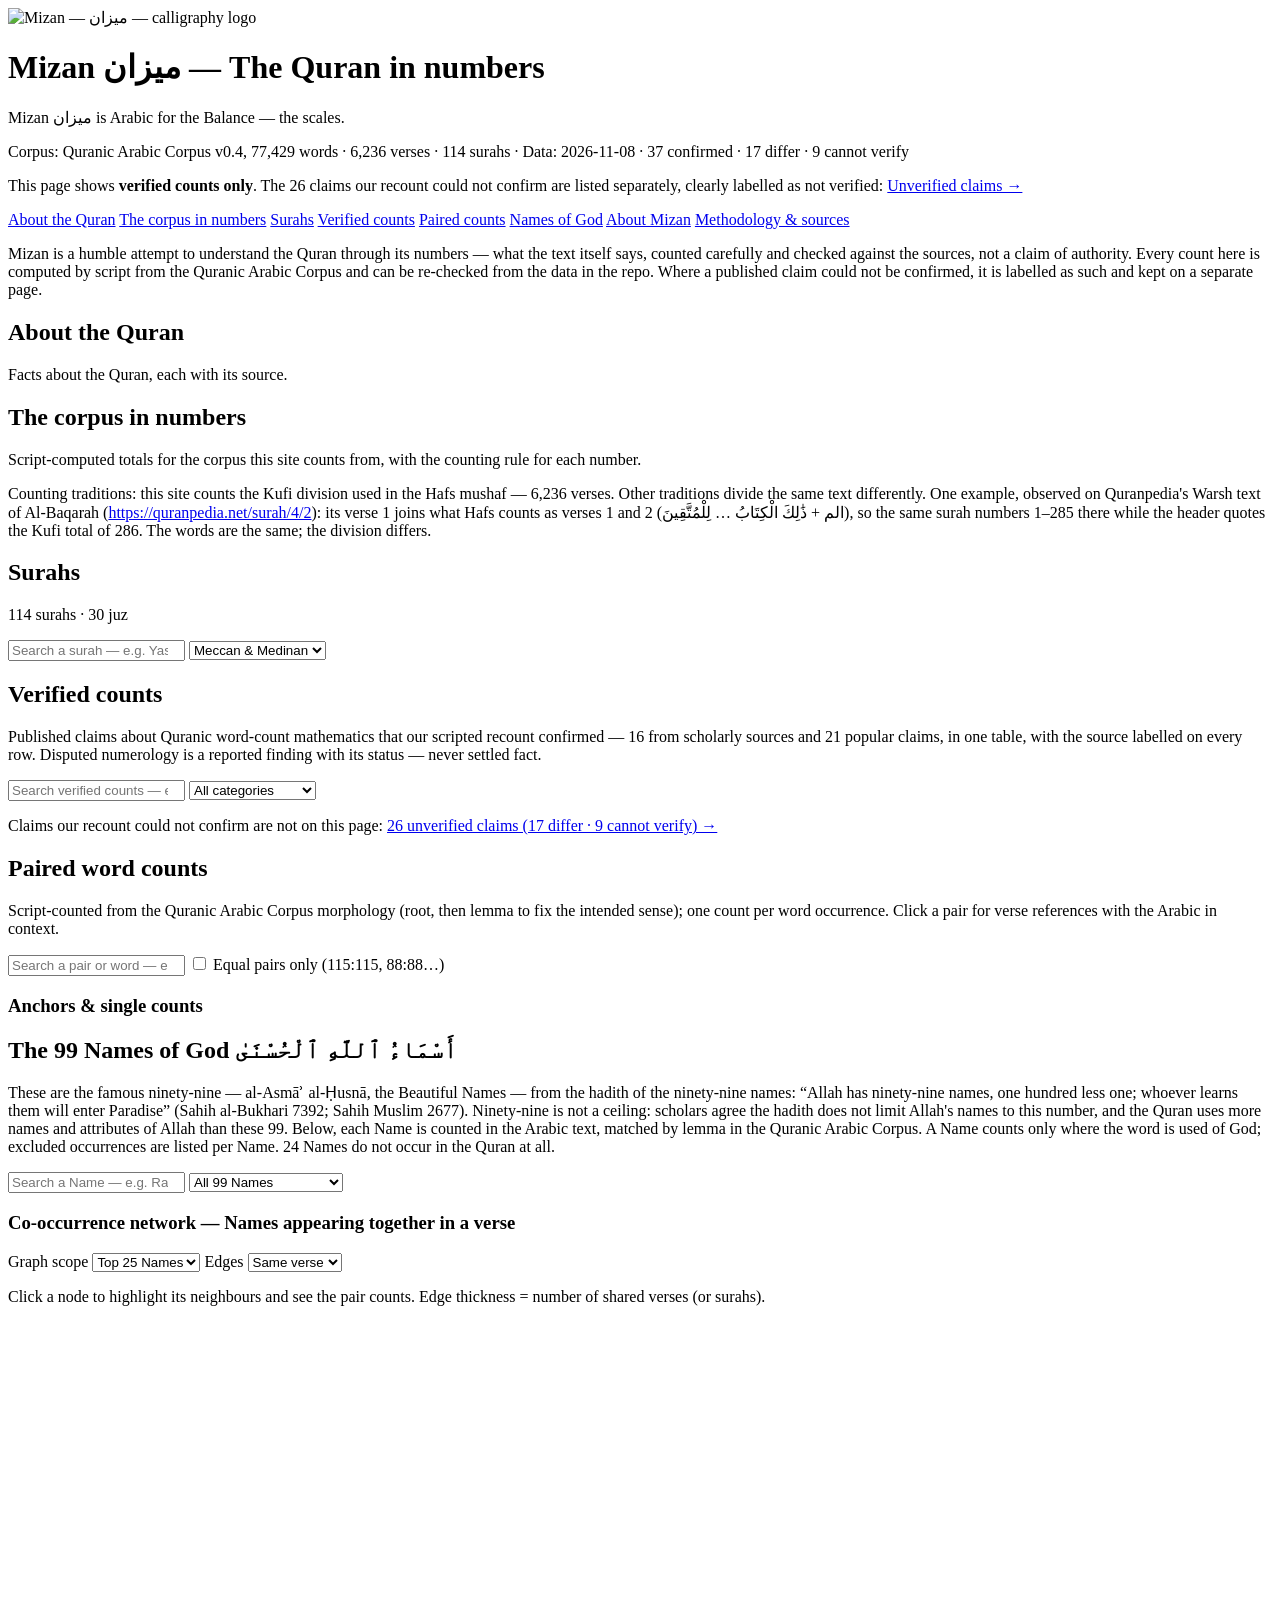
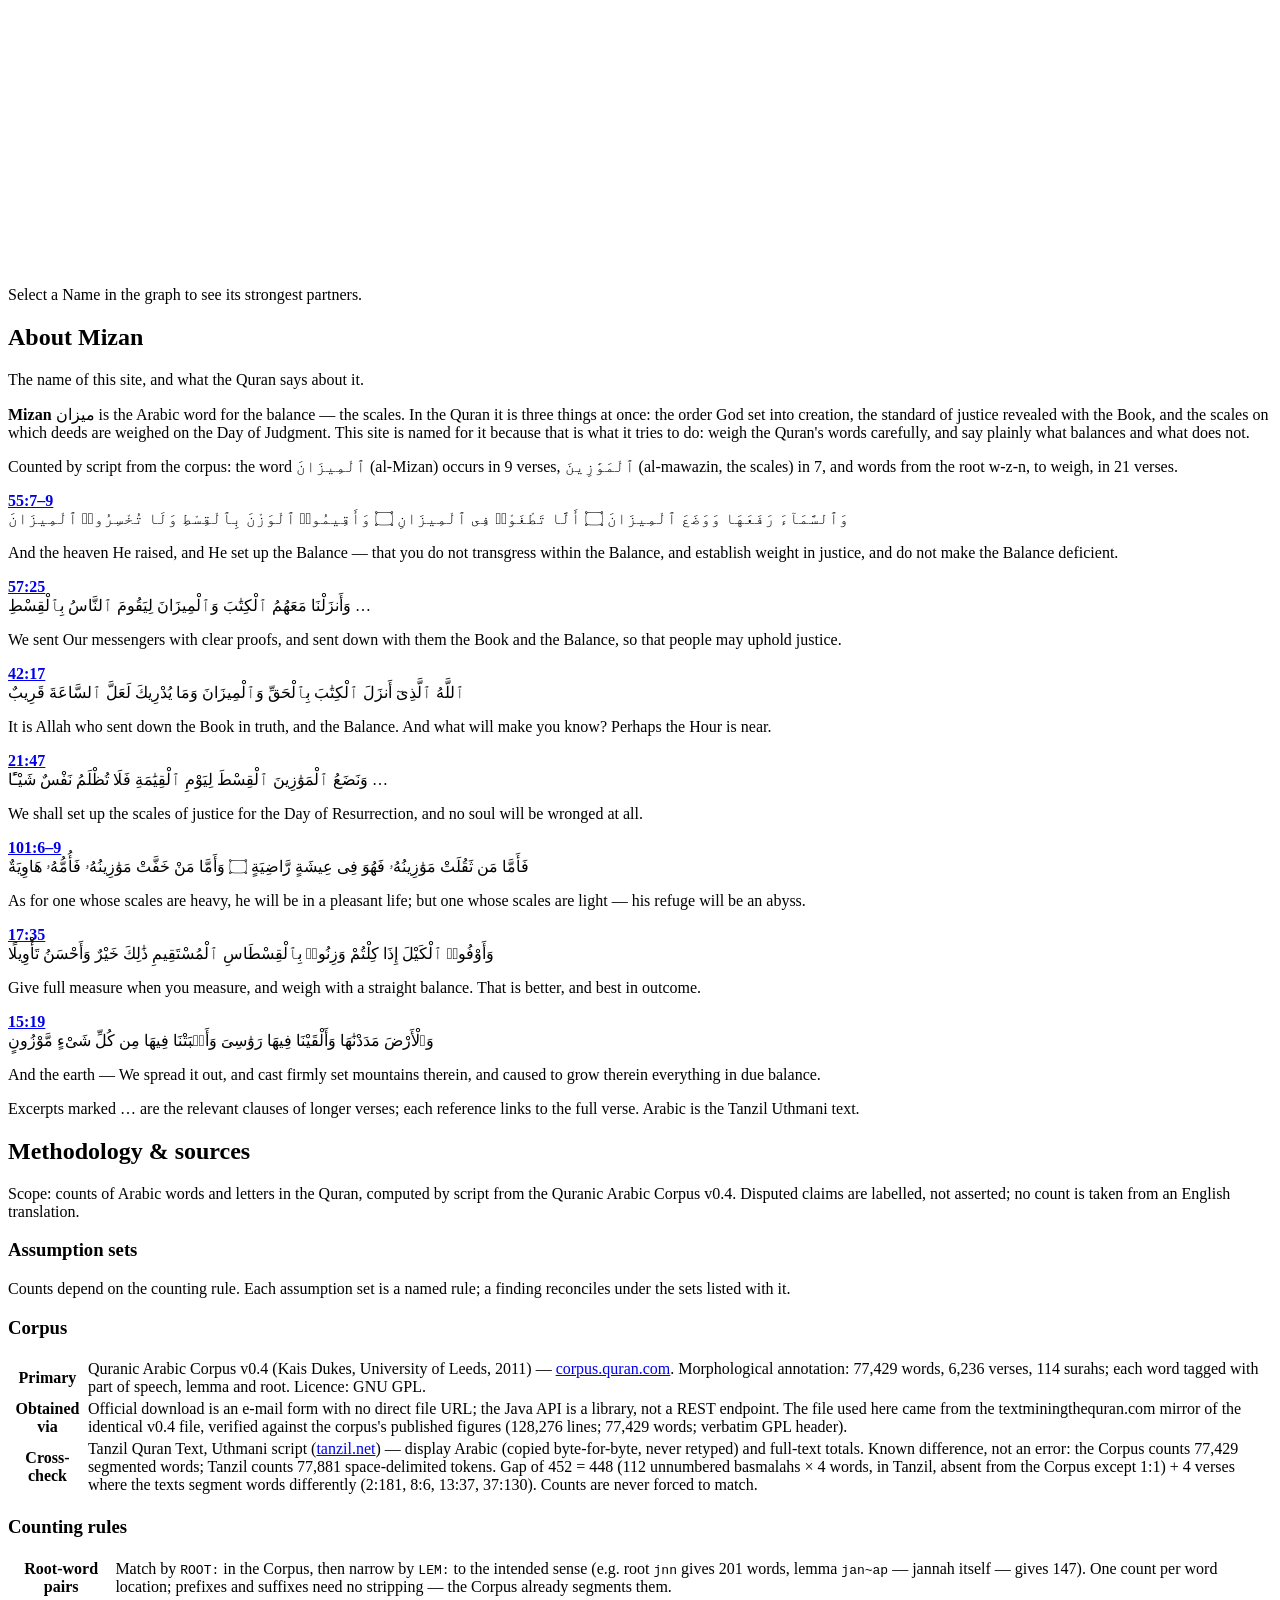
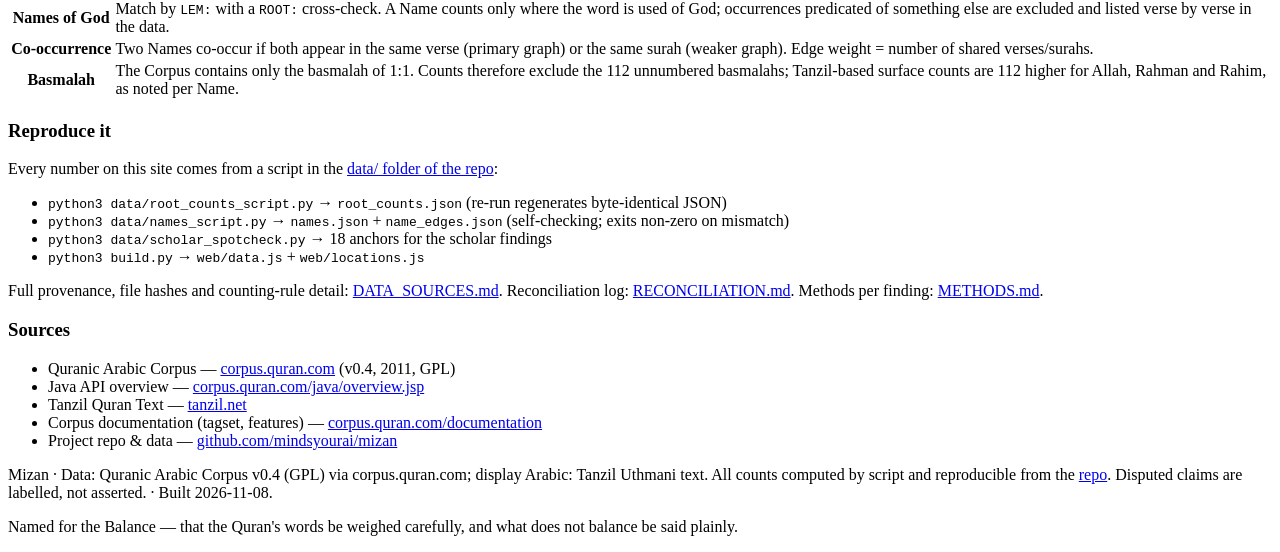
==== web/index.html @ 277e3d79 "Redesign: card layout throughout; counting-traditions note; verifier 126/126" ====
<!DOCTYPE html>
<html lang="en">
<head>
<meta charset="utf-8">
<meta name="viewport" content="width=device-width, initial-scale=1">
<title>Mizan — The Quran in numbers</title>
<meta name="description" content="Mizan — the Quran in numbers. Word counts and mathematics of the Quran, computed by script from the Quranic Arabic Corpus (v0.4) and cross-checked against the Tanzil Uthmani text. Verified counts, paired word counts, the Names of God and their co-occurrence graph.">
<link rel="stylesheet" href="styles.css">
<link rel="icon" type="image/png" href="images/mizan-favicon.png">
</head>
<body>
<header class="research-head">
  <div class="research-head-inner">
    <img class="brand-logo" src="images/mizan-logo.png" alt="Mizan — ميزان — calligraphy logo">
    <h1>Mizan <span class="ar">ميزان</span> — The Quran in numbers</h1>
    <p class="meta-line">Mizan <span class="ar">ميزان</span> is Arabic for the Balance — the scales.</p>
    <p class="meta-line">Corpus: Quranic Arabic Corpus v0.4, 77,429 words · 6,236 verses · 114 surahs ·
      Data: 2026-11-08 · <span id="tally-line">37 confirmed · 17 differ · 9 cannot verify</span></p>
    <div class="stats" id="stats"></div>
    <p class="meta-line">This page shows <b>verified counts only</b>. The 26 claims our recount could not
      confirm are listed separately, clearly labelled as not verified:
      <a href="unverified.html">Unverified claims →</a></p>
  </div>
</header>

<nav class="tabs" aria-label="Sections">
  <a class="tab" href="#about">About the Quran</a>
  <a class="tab" href="#corpus">The corpus in numbers</a>
  <a class="tab" href="#surahs">Surahs</a>
  <a class="tab" href="#verified">Verified counts</a>
  <a class="tab" href="#pairs">Paired counts</a>
  <a class="tab" href="#names">Names of God</a>
  <a class="tab" href="#about-mizan">About Mizan</a>
  <a class="tab" href="#method">Methodology &amp; sources</a>
</nav>

<main>
  <!-- ============ INTRO ============ -->
  <p class="intro">Mizan is a humble attempt to understand the Quran through its numbers —
    what the text itself says, counted carefully and checked against the sources, not a claim of
    authority. Every count here is computed by script from the Quranic Arabic Corpus and can be
    re-checked from the data in the repo. Where a published claim could not be confirmed, it is
    labelled as such and kept on a separate page.</p>


  <!-- ============ 1. ABOUT THE QURAN ============ -->
  <section id="about" class="panel active">
    <div class="panel-head">
      <h2>About the Quran</h2>
      <p>Facts about the Quran, each with its source.</p>
    </div>
    <div id="facts-table"></div>
  </section>

  <!-- ============ 2. THE CORPUS IN NUMBERS ============ -->
  <section id="corpus" class="panel active">
    <div class="panel-head">
      <h2>The corpus in numbers</h2>
      <p>Script-computed totals for the corpus this site counts from, with the counting rule for each number.</p>
    </div>
    <div class="counting-note">Counting traditions: this site counts the Kufi division used in the Hafs mushaf — 6,236 verses. Other traditions divide the same text differently. One example, observed on Quranpedia's Warsh text of Al-Baqarah (<a href="https://quranpedia.net/surah/4/2">https://quranpedia.net/surah/4/2</a>): its verse 1 joins what Hafs counts as verses 1 and 2 (الم + ذَٰلِكَ الْكِتَابُ … لِلْمُتَّقِينَ), so the same surah numbers 1–285 there while the header quotes the Kufi total of 286. The words are the same; the division differs.</div>
    <div id="corpus-table"></div>
  </section>

  <!-- ============ 2b. SURAHS ============ -->
  <section id="surahs" class="panel active">
    <div class="panel-head">
      <h2>Surahs</h2>
      <p id="surahs-totals">114 surahs · 30 juz</p>
      <div class="controls">
        <input id="surah-search" type="search" placeholder="Search a surah — e.g. Yasin, 36, Rahman…" aria-label="Search surahs">
        <select id="surah-type" aria-label="Filter by revelation">
          <option value="all">Meccan &amp; Medinan</option>
          <option value="Meccan">Meccan only</option>
          <option value="Medinan">Medinan only</option>
        </select>
      </div>
      <p class="tally" id="surahs-tally"></p>
    </div>
    <div id="surahs-list"></div>
  </section>

  <!-- ============ 3. VERIFIED COUNTS ============ -->
  <section id="verified" class="panel active">
    <div class="panel-head">
      <h2>Verified counts</h2>
      <p>Published claims about Quranic word-count mathematics that our scripted recount
        <span class="badge ok">confirmed</span> — 16 from scholarly sources and 21 popular claims,
        in one table, with the source labelled on every row. Disputed numerology is a reported
        finding with its status — never settled fact.</p>
      <div class="controls">
        <input id="verified-search" type="search" placeholder="Search verified counts — e.g. 19, dunya, letters…" aria-label="Search verified counts">
        <select id="verified-cat" aria-label="Filter by category">
          <option value="all">All categories</option>
          <option value="paired_counts">Paired counts</option>
          <option value="letter_counts">Letter counts</option>
          <option value="code19">Code 19</option>
          <option value="corpus_linguistics">Corpus linguistics</option>
        </select>
      </div>
      <p class="tally" id="verified-tally"></p>
    </div>
    <div id="verified-list"></div>
    <p class="method-note">Claims our recount could not confirm are not on this page:
      <a href="unverified.html">26 unverified claims (17 differ · 9 cannot verify) →</a></p>
  </section>

  <!-- ============ 4. PAIRED COUNTS ============ -->
  <section id="pairs" class="panel active">
    <div class="panel-head">
      <h2>Paired word counts</h2>
      <p>Script-counted from the Quranic Arabic Corpus morphology (root, then lemma to fix the intended sense); one count per word occurrence. Click a pair for verse references with the Arabic in context.</p>
      <div class="controls">
        <input id="pair-search" type="search" placeholder="Search a pair or word — e.g. heaven, dunya, sun…" aria-label="Search pairs">
        <label class="check"><input type="checkbox" id="pair-equal-only"> Equal pairs only (115:115, 88:88…)</label>
      </div>
    </div>
    <div id="pairs-list"></div>
    <div class="panel-head sub">
      <h3>Anchors &amp; single counts</h3>
    </div>
    <div id="extras-list" class="extras"></div>
  </section>

  <!-- ============ 5. NAMES OF GOD ============ -->
  <section id="names" class="panel active">
    <div class="panel-head">
      <h2>The 99 Names of God <span class="ar">أَسْمَاءُ ٱللَّهِ ٱلْحُسْنَىٰ</span></h2>
      <p>These are the famous ninety-nine — al-Asmāʾ al-Ḥusnā, the Beautiful Names — from the
        hadith of the ninety-nine names: “Allah has ninety-nine names, one hundred less one;
        whoever learns them will enter Paradise” (Sahih al-Bukhari 7392; Sahih Muslim 2677).
        Ninety-nine is not a ceiling: scholars agree the hadith does not limit Allah's names
        to this number, and the Quran uses more names and attributes of Allah than these 99.
        Below, each Name is counted in the Arabic text, matched by lemma in the Quranic Arabic
        Corpus. A Name counts only where the word is used of God; excluded occurrences are
        listed per Name. 24 Names do not occur in the Quran at all.</p>
      <div id="more-names"></div>
      <div class="controls">
        <input id="name-search" type="search" placeholder="Search a Name — e.g. Rahim, Aziz, Nur…" aria-label="Search Names">
        <select id="name-filter" aria-label="Filter Names">
          <option value="all">All 99 Names</option>
          <option value="present">Occurs in the Quran</option>
          <option value="zero">Zero occurrences (24)</option>
          <option value="top20">Top 20 by count</option>
        </select>
      </div>
    </div>
    <div class="graph-wrap">
      <div class="graph-head">
        <h3>Co-occurrence network — Names appearing together in a verse</h3>
        <div class="controls">
          <label>Graph scope
            <select id="graph-scope" aria-label="Graph scope">
              <option value="15">Top 15 Names</option>
              <option value="25" selected>Top 25 Names</option>
              <option value="40">Top 40 Names</option>
            </select>
          </label>
          <label>Edges
            <select id="graph-edges" aria-label="Edge type">
              <option value="verse" selected>Same verse</option>
              <option value="surah">Same surah</option>
            </select>
          </label>
        </div>
        <p class="hint">Click a node to highlight its neighbours and see the pair counts. Edge thickness = number of shared verses (or surahs).</p>
      </div>
      <canvas id="graph" width="960" height="560" aria-label="Co-occurrence network graph of the Names of God"></canvas>
      <div id="graph-detail" class="graph-detail">Select a Name in the graph to see its strongest partners.</div>
    </div>
    <div id="names-list"></div>
    <div id="name-detail"></div>
  </section>

  <!-- ============ ABOUT MIZAN ============ -->
  <section id="about-mizan" class="panel active">
    <div class="panel-head">
      <h2>About Mizan</h2>
      <p>The name of this site, and what the Quran says about it.</p>
    </div>
    <p><b>Mizan</b> <span class="ar">ميزان</span> is the Arabic word for the balance — the scales.
      In the Quran it is three things at once: the order God set into creation, the standard of
      justice revealed with the Book, and the scales on which deeds are weighed on the Day of
      Judgment. This site is named for it because that is what it tries to do: weigh the Quran's
      words carefully, and say plainly what balances and what does not.</p>
    <p class="method-note">Counted by script from the corpus: the word
      <span class="ar">ٱلْمِيزَانَ</span> (al-Mizan) occurs in 9 verses,
      <span class="ar">ٱلْمَوَٰزِينَ</span> (al-mawazin, the scales) in 7, and words from the
      root w-z-n, to weigh, in 21 verses.</p>
    <div class="mizan-grid">
      <article class="mizan-card"><b><a href="https://quran.com/55/7" target="_blank" rel="noopener">55:7–9</a></b><div class="ar">وَٱلسَّمَآءَ رَفَعَهَا وَوَضَعَ ٱلْمِيزَانَ ۝ أَلَّا تَطْغَوْا۟ فِى ٱلْمِيزَانِ ۝ وَأَقِيمُوا۟ ٱلْوَزْنَ بِٱلْقِسْطِ وَلَا تُخْسِرُوا۟ ٱلْمِيزَانَ</div><p>And the heaven He raised, and He set up the Balance — that you do not transgress within the Balance, and establish weight in justice, and do not make the Balance deficient.</p></article>
      <article class="mizan-card"><b><a href="https://quran.com/57/25" target="_blank" rel="noopener">57:25</a></b><div class="ar">وَأَنزَلْنَا مَعَهُمُ ٱلْكِتَٰبَ وَٱلْمِيزَانَ لِيَقُومَ ٱلنَّاسُ بِٱلْقِسْطِ …</div><p>We sent Our messengers with clear proofs, and sent down with them the Book and the Balance, so that people may uphold justice.</p></article>
      <article class="mizan-card"><b><a href="https://quran.com/42/17" target="_blank" rel="noopener">42:17</a></b><div class="ar">ٱللَّهُ ٱلَّذِىٓ أَنزَلَ ٱلْكِتَٰبَ بِٱلْحَقِّ وَٱلْمِيزَانَ وَمَا يُدْرِيكَ لَعَلَّ ٱلسَّاعَةَ قَرِيبٌ</div><p>It is Allah who sent down the Book in truth, and the Balance. And what will make you know? Perhaps the Hour is near.</p></article>
      <article class="mizan-card"><b><a href="https://quran.com/21/47" target="_blank" rel="noopener">21:47</a></b><div class="ar">وَنَضَعُ ٱلْمَوَٰزِينَ ٱلْقِسْطَ لِيَوْمِ ٱلْقِيَٰمَةِ فَلَا تُظْلَمُ نَفْسٌ شَيْـًٔا …</div><p>We shall set up the scales of justice for the Day of Resurrection, and no soul will be wronged at all.</p></article>
      <article class="mizan-card"><b><a href="https://quran.com/101/6" target="_blank" rel="noopener">101:6–9</a></b><div class="ar">فَأَمَّا مَن ثَقُلَتْ مَوَٰزِينُهُۥ فَهُوَ فِى عِيشَةٍ رَّاضِيَةٍ ۝ وَأَمَّا مَنْ خَفَّتْ مَوَٰزِينُهُۥ فَأُمُّهُۥ هَاوِيَةٌ</div><p>As for one whose scales are heavy, he will be in a pleasant life; but one whose scales are light — his refuge will be an abyss.</p></article>
      <article class="mizan-card"><b><a href="https://quran.com/17/35" target="_blank" rel="noopener">17:35</a></b><div class="ar">وَأَوْفُوا۟ ٱلْكَيْلَ إِذَا كِلْتُمْ وَزِنُوا۟ بِٱلْقِسْطَاسِ ٱلْمُسْتَقِيمِ ذَٰلِكَ خَيْرٌ وَأَحْسَنُ تَأْوِيلًا</div><p>Give full measure when you measure, and weigh with a straight balance. That is better, and best in outcome.</p></article>
      <article class="mizan-card"><b><a href="https://quran.com/15/19" target="_blank" rel="noopener">15:19</a></b><div class="ar">وَٱلْأَرْضَ مَدَدْنَٰهَا وَأَلْقَيْنَا فِيهَا رَوَٰسِىَ وَأَنۢبَتْنَا فِيهَا مِن كُلِّ شَىْءٍ مَّوْزُونٍ</div><p>And the earth — We spread it out, and cast firmly set mountains therein, and caused to grow therein everything in due balance.</p></article>
    </div>
    <p class="method-note">Excerpts marked … are the relevant clauses of longer verses; each reference
      links to the full verse. Arabic is the Tanzil Uthmani text.</p>
  </section>

  <!-- ============ 6. METHODOLOGY ============ -->
  <section id="method" class="panel active">
    <div class="panel-head">
      <h2>Methodology &amp; sources</h2>
      <p class="scope-line">Scope: counts of Arabic words and letters in the Quran, computed by script from the Quranic Arabic Corpus v0.4. Disputed claims are labelled, not asserted; no count is taken from an English translation.</p>
    </div>
    <h3>Assumption sets</h3>
    <p class="method-note">Counts depend on the counting rule. Each assumption set is a named rule; a finding reconciles under the sets listed with it.</p>
    <div id="assumption-table"></div>

    <h3>Corpus</h3>
    <table class="data-table compact">
      <tbody>
        <tr><th scope="row">Primary</th><td>Quranic Arabic Corpus v0.4 (Kais Dukes, University of Leeds, 2011) — <a href="https://corpus.quran.com">corpus.quran.com</a>. Morphological annotation: 77,429 words, 6,236 verses, 114 surahs; each word tagged with part of speech, lemma and root. Licence: GNU GPL.</td></tr>
        <tr><th scope="row">Obtained via</th><td>Official download is an e-mail form with no direct file URL; the Java API is a library, not a REST endpoint. The file used here came from the textminingthequran.com mirror of the identical v0.4 file, verified against the corpus's published figures (128,276 lines; 77,429 words; verbatim GPL header).</td></tr>
        <tr><th scope="row">Cross-check</th><td>Tanzil Quran Text, Uthmani script (<a href="https://tanzil.net">tanzil.net</a>) — display Arabic (copied byte-for-byte, never retyped) and full-text totals. Known difference, not an error: the Corpus counts 77,429 segmented words; Tanzil counts 77,881 space-delimited tokens. Gap of 452 = 448 (112 unnumbered basmalahs × 4 words, in Tanzil, absent from the Corpus except 1:1) + 4 verses where the texts segment words differently (2:181, 8:6, 13:37, 37:130). Counts are never forced to match.</td></tr>
      </tbody>
    </table>

    <h3>Counting rules</h3>
    <table class="data-table compact">
      <tbody>
        <tr><th scope="row">Root-word pairs</th><td>Match by <code>ROOT:</code> in the Corpus, then narrow by <code>LEM:</code> to the intended sense (e.g. root <code>jnn</code> gives 201 words, lemma <code>jan~ap</code> — jannah itself — gives 147). One count per word location; prefixes and suffixes need no stripping — the Corpus already segments them.</td></tr>
        <tr><th scope="row">Names of God</th><td>Match by <code>LEM:</code> with a <code>ROOT:</code> cross-check. A Name counts only where the word is used of God; occurrences predicated of something else are excluded and listed verse by verse in the data.</td></tr>
        <tr><th scope="row">Co-occurrence</th><td>Two Names co-occur if both appear in the same verse (primary graph) or the same surah (weaker graph). Edge weight = number of shared verses/surahs.</td></tr>
        <tr><th scope="row">Basmalah</th><td>The Corpus contains only the basmalah of 1:1. Counts therefore exclude the 112 unnumbered basmalahs; Tanzil-based surface counts are 112 higher for Allah, Rahman and Rahim, as noted per Name.</td></tr>
      </tbody>
    </table>

    <h3>Reproduce it</h3>
    <p class="method-note">Every number on this site comes from a script in the <a href="https://github.com/mindsyourai/mizan/tree/main/data">data/ folder of the repo</a>:</p>
    <ul class="repro">
      <li><code>python3 data/root_counts_script.py</code> → <code>root_counts.json</code> (re-run regenerates byte-identical JSON)</li>
      <li><code>python3 data/names_script.py</code> → <code>names.json</code> + <code>name_edges.json</code> (self-checking; exits non-zero on mismatch)</li>
      <li><code>python3 data/scholar_spotcheck.py</code> → 18 anchors for the scholar findings</li>
      <li><code>python3 build.py</code> → <code>web/data.js</code> + <code>web/locations.js</code></li>
    </ul>
    <p class="method-note">Full provenance, file hashes and counting-rule detail: <a href="https://github.com/mindsyourai/mizan/blob/main/DATA_SOURCES.md">DATA_SOURCES.md</a>. Reconciliation log: <a href="https://github.com/mindsyourai/mizan/blob/main/RECONCILIATION.md">RECONCILIATION.md</a>. Methods per finding: <a href="https://github.com/mindsyourai/mizan/blob/main/METHODS.md">METHODS.md</a>.</p>

    <h3>Sources</h3>
    <ul class="sources">
      <li>Quranic Arabic Corpus — <a href="https://corpus.quran.com">corpus.quran.com</a> (v0.4, 2011, GPL)</li>
      <li>Java API overview — <a href="https://corpus.quran.com/java/overview.jsp">corpus.quran.com/java/overview.jsp</a></li>
      <li>Tanzil Quran Text — <a href="https://tanzil.net">tanzil.net</a></li>
      <li>Corpus documentation (tagset, features) — <a href="https://corpus.quran.com/documentation/tagset.jsp">corpus.quran.com/documentation</a></li>
      <li>Project repo &amp; data — <a href="https://github.com/mindsyourai/mizan">github.com/mindsyourai/mizan</a></li>
    </ul>
  </section>
</main>

<footer>
  <p>Mizan · Data: Quranic Arabic Corpus v0.4 (GPL) via corpus.quran.com; display Arabic: Tanzil Uthmani text.
  All counts computed by script and reproducible from the <a href="https://github.com/mindsyourai/mizan">repo</a>.
  Disputed claims are labelled, not asserted. · Built 2026-11-08.</p>
  <p>Named for the Balance — that the Quran's words be weighed carefully, and what does not balance be said plainly.</p>
</footer>

<script src="data.js"></script>
<script src="locations.js"></script>
<script src="app.js"></script>
</body>
</html>
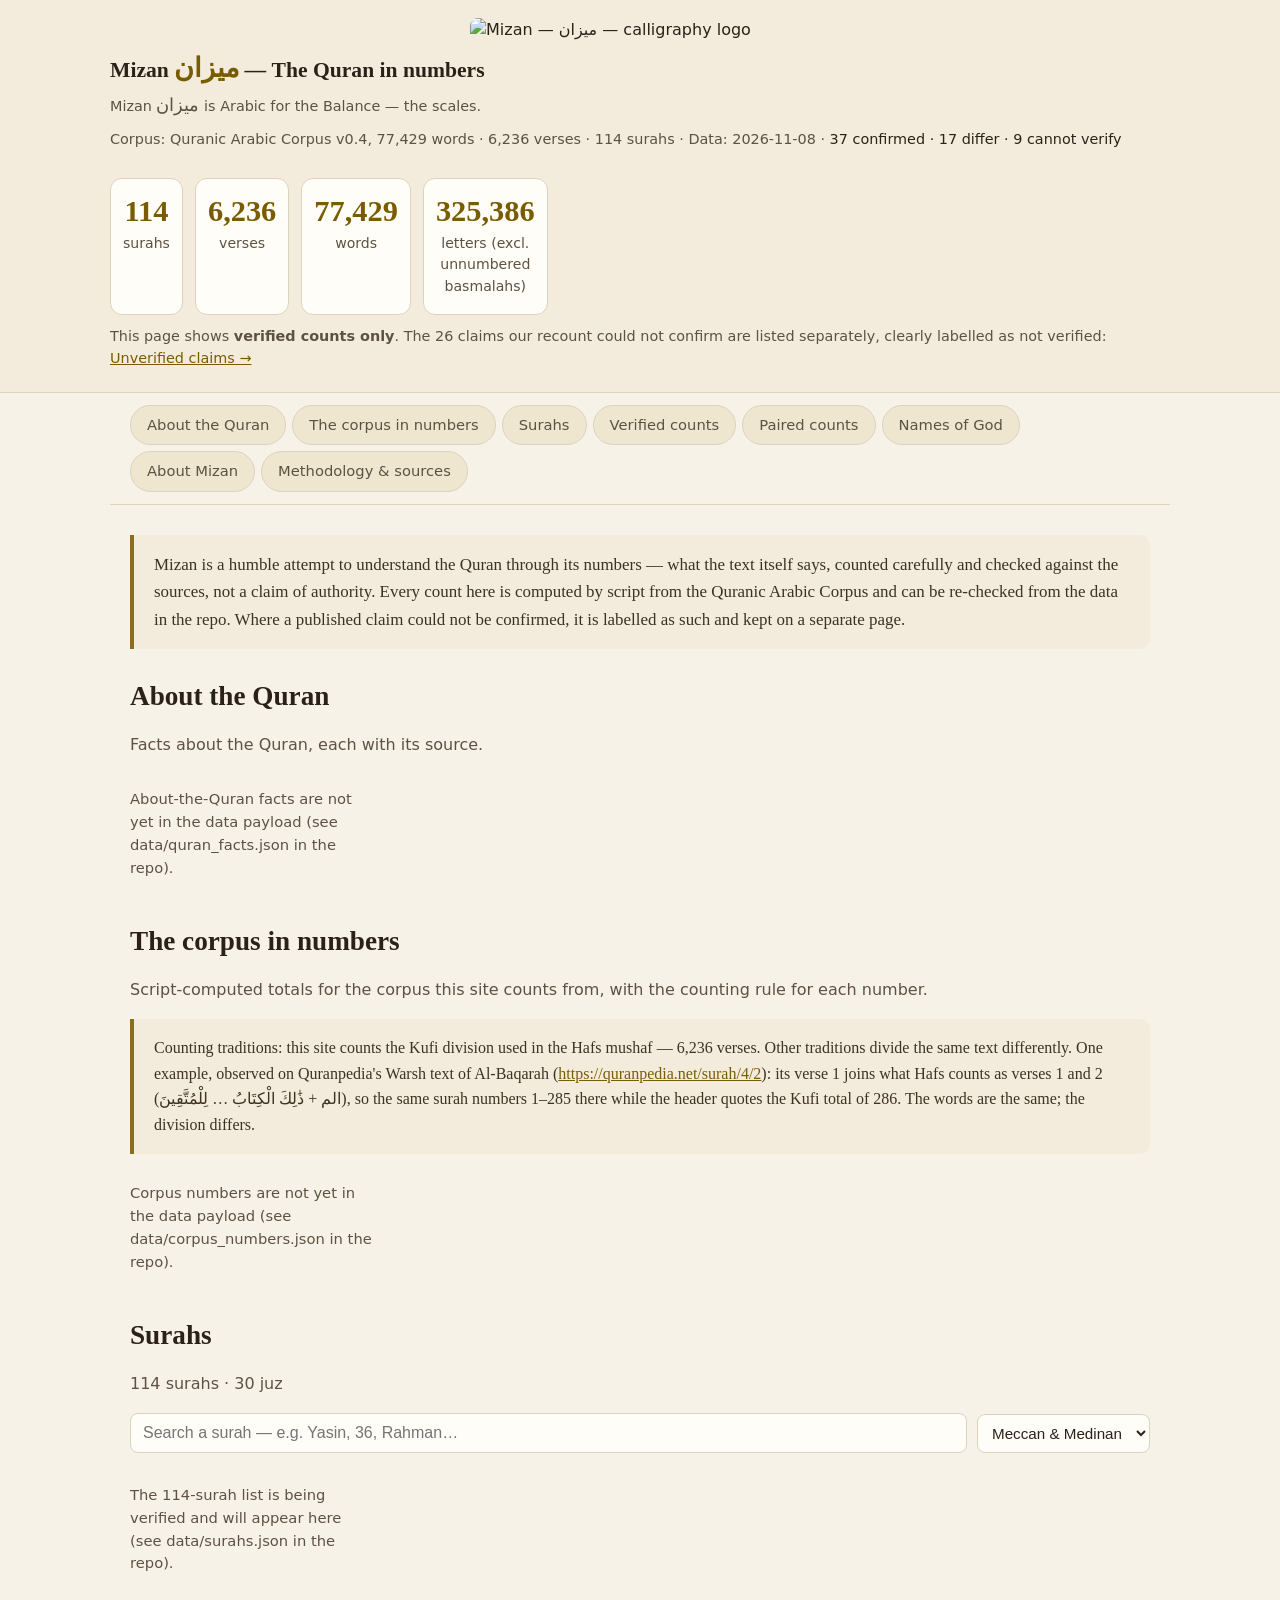
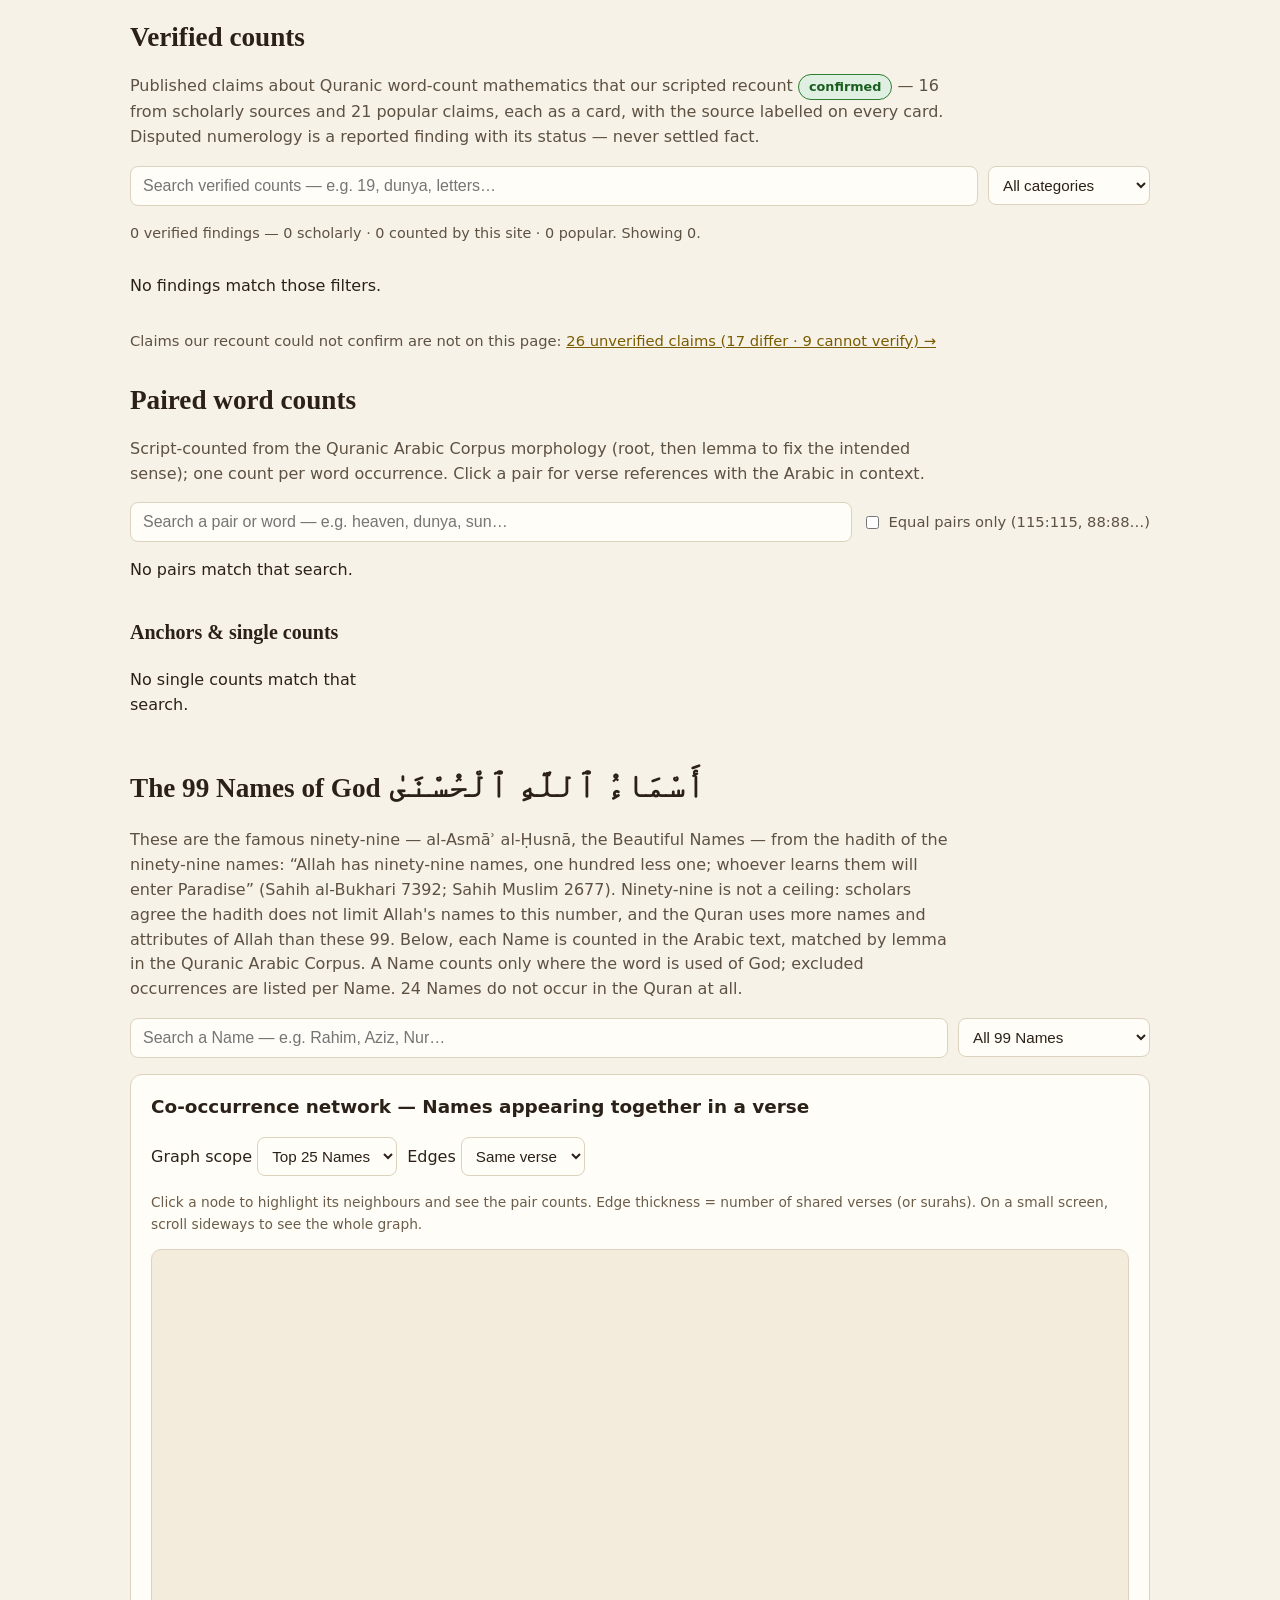
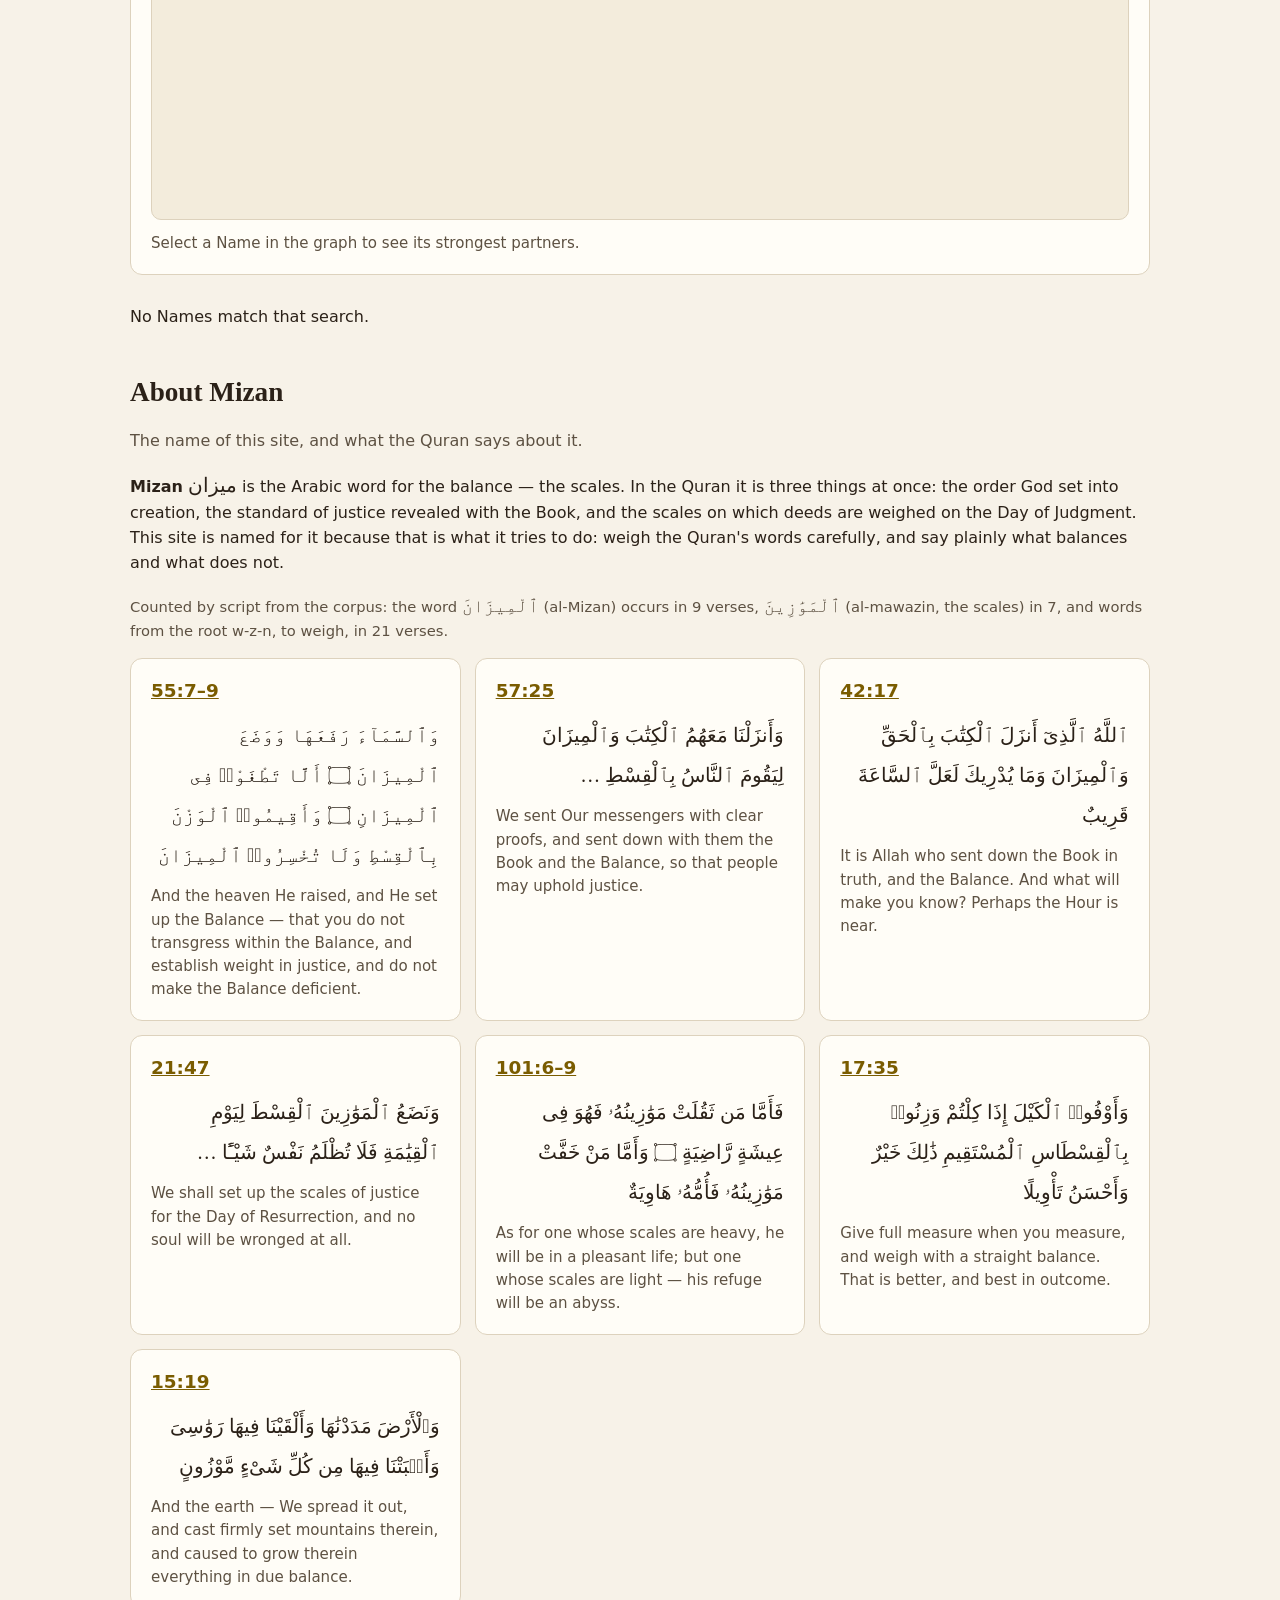
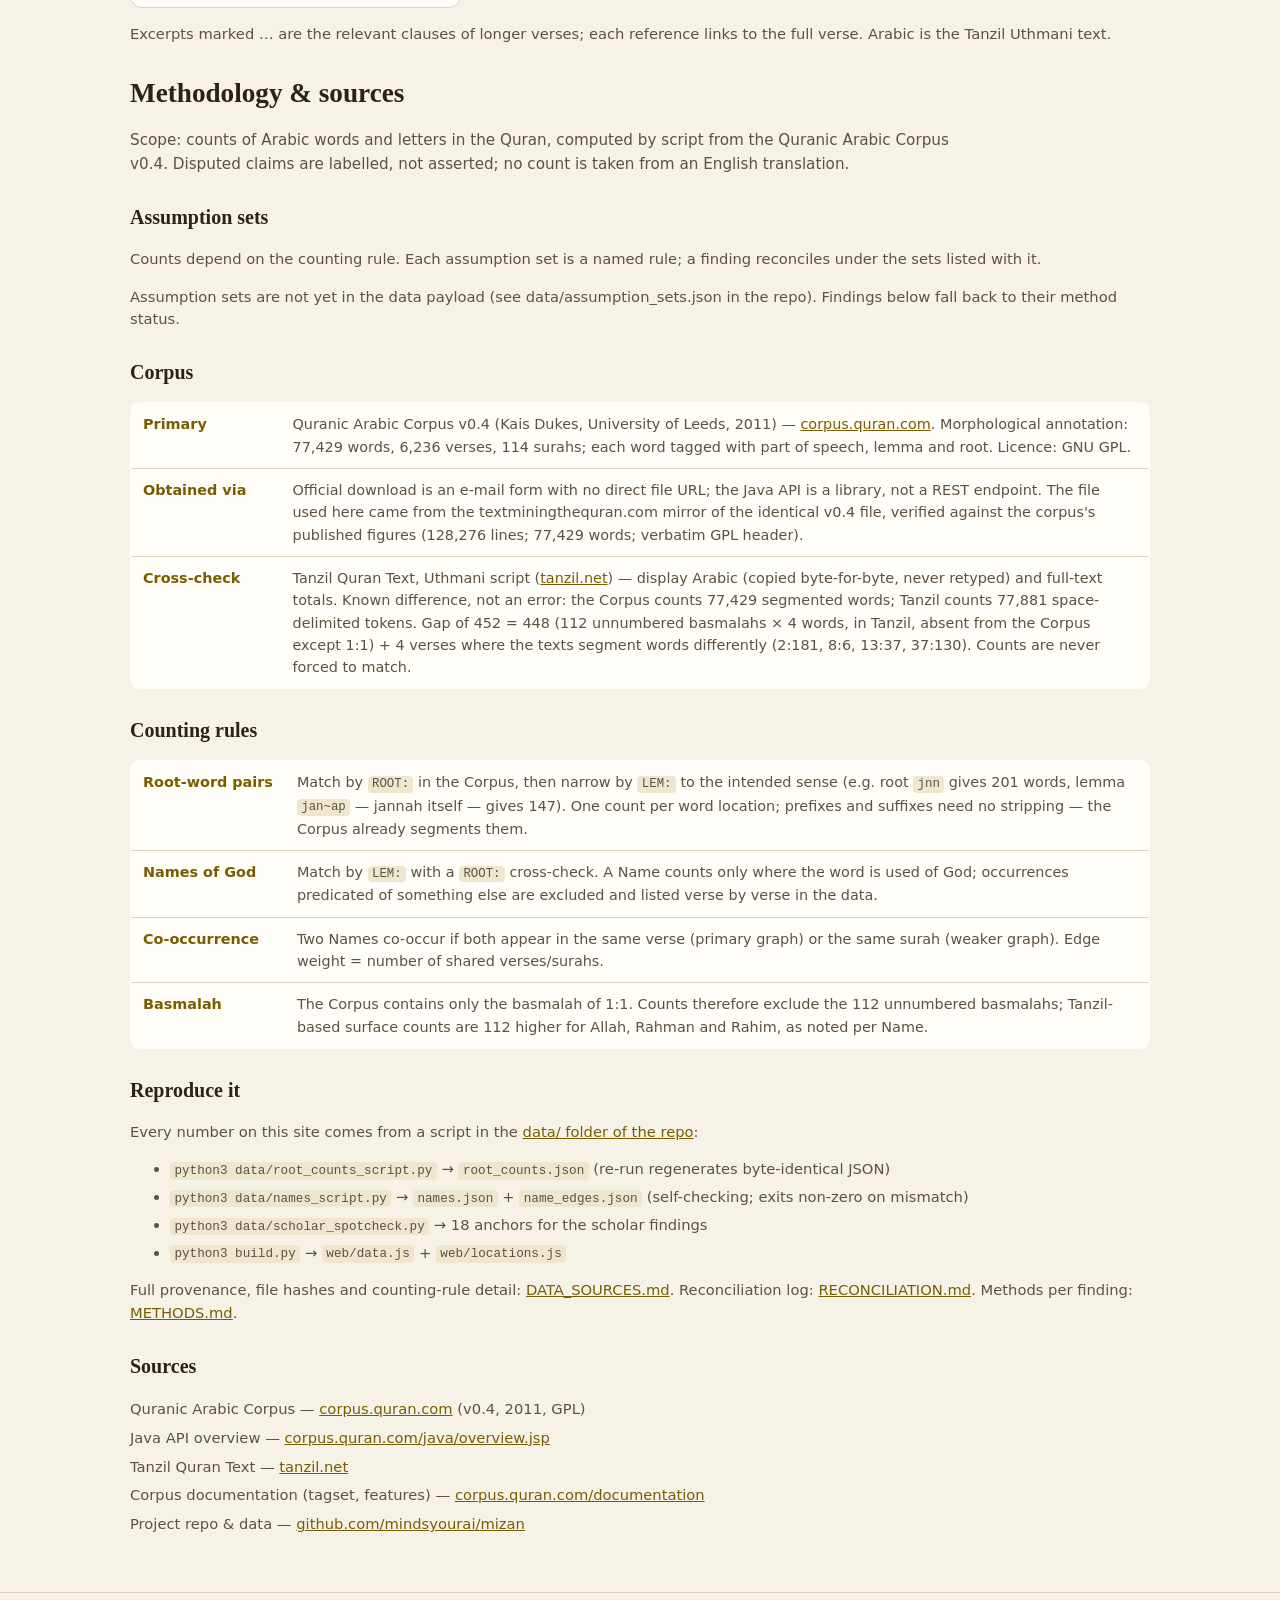
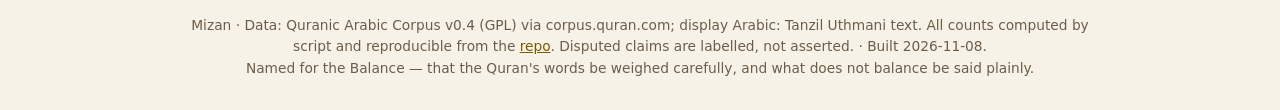
==== commit 193f8317: "Fix desktop card grids (nested-grid bug), 'one table' copy, graph scroll on phones; verifier 141/141" ====
--- a/web/index.html
+++ b/web/index.html
@@ -86,7 +86,7 @@
       <h2>Verified counts</h2>
       <p>Published claims about Quranic word-count mathematics that our scripted recount
         <span class="badge ok">confirmed</span> — 16 from scholarly sources and 21 popular claims,
-        in one table, with the source labelled on every row. Disputed numerology is a reported
+        each as a card, with the source labelled on every card. Disputed numerology is a reported
         finding with its status — never settled fact.</p>
       <div class="controls">
         <input id="verified-search" type="search" placeholder="Search verified counts — e.g. 19, dunya, letters…" aria-label="Search verified counts">
@@ -163,9 +163,9 @@
             </select>
           </label>
         </div>
-        <p class="hint">Click a node to highlight its neighbours and see the pair counts. Edge thickness = number of shared verses (or surahs).</p>
-      </div>
-      <canvas id="graph" width="960" height="560" aria-label="Co-occurrence network graph of the Names of God"></canvas>
+        <p class="hint">Click a node to highlight its neighbours and see the pair counts. Edge thickness = number of shared verses (or surahs). On a small screen, scroll sideways to see the whole graph.</p>
+      </div>
+      <div class="graph-scroll"><canvas id="graph" width="960" height="560" aria-label="Co-occurrence network graph of the Names of God"></canvas></div>
       <div id="graph-detail" class="graph-detail">Select a Name in the graph to see its strongest partners.</div>
     </div>
     <div id="names-list"></div>
--- a/web/styles.css
+++ b/web/styles.css
@@ -0,0 +1,326 @@
+/* Mizan — light professional theme: warm beige background, gold-brown
+   accents, green reserved for verified/confirmed states. Serif headings,
+   clean tables, generous whitespace.
+   Contrast (WCAG AA, normal text): ink 14.11:1 on bg / 15.48:1 on panel;
+   muted 6.92:1 / 7.59:1; faint 5.73:1 / 6.28:1 (5.43:1 on panel2);
+   gold-text 5.60:1 / 6.15:1 (5.31:1 on panel2); green 5.93:1 / 6.50:1;
+   badge ok 6.63:1, bad 5.72:1, warn 6.25:1; tab-active text 4.81:1. */
+:root{
+  --bg:#f7f2e8; --bg2:#f3ecdc; --panel:#fffdf7; --panel2:#f3ecdc;
+  --ink:#2b2118; --muted:#5d5142; --faint:#6b5d49;
+  --gold:#8a6d1f; --gold-text:#7a5c00; --gold-dim:#a68a3c;
+  --red:#b3261e; --green:#166b2d; --green-dark:#1b5e20; --amber:#7a5200;
+  --line:#ddd2bd; --chip:#efe6d0;
+}
+*{box-sizing:border-box}
+html{scroll-behavior:smooth;scroll-padding-top:124px}
+/* scroll-padding-top keeps anchor jumps (#verified etc.) clear of the
+   sticky .tabs bar, which would otherwise cover the section's first line.
+   76px was too small: at desktop width the 7 tabs wrap to two rows, so the
+   bar is ~108px tall (2 x ~39px rows + 6px gap + 24px padding). 124px
+   clears it with ~16px to spare. section scroll-margin is belt-and-braces
+   for the same jumps. */
+section{scroll-margin-top:124px}
+body{margin:0;background:var(--bg);color:var(--ink);
+  font-family:system-ui,-apple-system,"Segoe UI",Roboto,Helvetica,Arial,sans-serif;
+  line-height:1.55}
+a{color:var(--gold-text)}
+code{font-family:ui-monospace,SFMono-Regular,Menlo,monospace;font-size:.86em;
+  background:var(--chip);padding:.1em .35em;border-radius:4px}
+.ar{font-family:"Traditional Arabic","Amiri","Scheherazade New",serif;
+  font-size:1.25em;direction:rtl}
+
+/* research header: one line, no marketing copy */
+.research-head{background:var(--bg2);border-bottom:1px solid var(--line);
+  padding:18px 20px 14px}
+.research-head-inner{max-width:1060px;margin:0 auto}
+.research-head h1{font-size:1.35rem;margin:0;line-height:1.3;
+  font-family:Georgia,"Times New Roman",serif}
+.meta-line{color:var(--muted);font-size:.9rem;margin:6px 0 8px}
+.meta-line #tally-line{color:var(--ink)}
+.stats{color:var(--faint);font-size:.85rem}
+.stats b{color:var(--gold-text);font-variant-numeric:tabular-nums}
+
+/* humble intro, top of the main page */
+.intro{font-family:Georgia,"Times New Roman",serif;font-size:1.06rem;line-height:1.6;
+  color:#3d3222;background:var(--panel2);border-left:4px solid var(--gold);
+  border-radius:0 10px 10px 0;padding:16px 20px;margin:22px 0 0}
+
+/* tabs */
+.tabs{position:sticky;top:0;z-index:10;display:flex;flex-wrap:wrap;gap:6px;
+  max-width:1060px;margin:0 auto;padding:12px 20px;
+  background:var(--bg);border-bottom:1px solid var(--line)}
+.tab{background:var(--chip);color:var(--muted);border:1px solid var(--line);
+  border-radius:999px;padding:8px 16px;font-size:.92rem;cursor:pointer;text-decoration:none}
+.tab:hover{color:var(--ink)}
+.tab.active{background:var(--gold);color:#fffdf7;border-color:var(--gold);font-weight:700}
+
+main{max-width:1060px;margin:0 auto;padding:8px 20px 40px}
+.panel{display:block}
+.panel.active{display:block}
+.sample-note{color:#8a5a00;font-size:.9rem;font-weight:700}
+.unverified-banner{background:#fdecea;border:1px solid #d32f2f;border-radius:10px;
+  padding:12px 16px;color:var(--ink);font-size:.95rem;margin:12px 0}
+.unverified-banner a{color:var(--gold-text)}
+#unverified-list h3, #method h3{font-family:Georgia,serif;font-size:1.25rem;margin:26px 0 4px}
+.panel-head h2{font-family:Georgia,serif;font-size:1.7rem;margin:26px 0 6px}
+.panel-head h3{font-family:Georgia,serif;font-size:1.25rem;margin:26px 0 4px}
+.panel-head p{color:var(--muted);max-width:820px}
+.panel-head.sub h3{margin-top:34px}
+.controls{display:flex;flex-wrap:wrap;gap:10px;align-items:center;margin:16px 0}
+.controls input[type=search]{flex:1;min-width:240px;background:var(--panel);
+  border:1px solid var(--line);color:var(--ink);border-radius:8px;padding:10px 12px;font-size:1rem}
+.controls select{background:var(--panel);border:1px solid var(--line);color:var(--ink);
+  border-radius:8px;padding:9px 10px;font-size:.95rem}
+.check{color:var(--muted);font-size:.92rem;display:flex;gap:6px;align-items:center}
+.tally{color:var(--muted);font-size:.9rem}
+
+/* data tables (findings + methodology) */
+.table-scroll{overflow-x:auto}
+.data-table{width:100%;border-collapse:collapse;background:var(--panel);
+  border:1px solid var(--line);border-radius:10px;overflow:hidden;
+  font-size:.9rem;margin:14px 0}
+.data-table th,.data-table td{padding:10px 12px;text-align:left;vertical-align:top;
+  border-bottom:1px solid var(--line)}
+.data-table thead th{background:var(--panel2);color:var(--muted);
+  font-size:.8rem;text-transform:uppercase;letter-spacing:.05em;white-space:nowrap}
+.data-table tbody tr:last-child th,.data-table tbody tr:last-child td{border-bottom:none}
+.data-table tbody tr:hover{background:rgba(122,92,0,.05)}
+.data-table.compact th{width:150px;color:var(--gold-text);font-weight:700;white-space:nowrap}
+.data-table.compact td{color:var(--muted)}
+.data-table.compact td b,.data-table.compact td strong{color:var(--ink)}
+
+/* findings table — narrower column floors + wrapping headers so the table
+   fits its 1020px container at desktop widths instead of overflowing into
+   a horizontal scroll (the unverified page's table was ~60px too wide:
+   280+180+140 floors plus nowrap headers). overflow-wrap is a safety net
+   for long unbreakable tokens (e.g. URLs in a reason). */
+.f-table thead th{white-space:normal}
+.f-table td{overflow-wrap:anywhere}
+.f-table .c-claim{min-width:220px}
+.f-table .c-claim b{font-size:.95rem;line-height:1.4}
+.f-table .c-claim .ar{color:var(--gold-text);font-size:1.05em;margin-left:8px}
+.f-table .c-num{white-space:nowrap;font-weight:700;font-variant-numeric:tabular-nums;
+  color:var(--gold-text);text-align:right}
+.f-table .c-assume{min-width:150px}
+.f-table .c-verdict{white-space:nowrap}
+.f-table .c-src{font-size:.82rem;color:var(--muted);min-width:120px}
+.f-table .c-src .src-title{color:var(--faint)}
+.cat-tag{color:var(--faint);font-size:.78rem;margin-top:4px}
+.assume-label{font-weight:700;font-size:.88rem}
+.assume-sub{color:var(--faint);font-size:.82rem;margin-top:2px}
+.reason{color:var(--muted);font-size:.85rem;margin-top:6px;line-height:1.45}
+.conf{color:var(--faint);font-size:.78rem;margin-top:4px;max-width:130px;white-space:normal}
+.f-table details.method{margin-top:8px;border-top:1px solid var(--line);padding-top:6px}
+.f-table details.method summary{cursor:pointer;color:var(--gold-text);font-size:.85rem;font-weight:600}
+.f-table details.method p{margin:8px 0;font-size:.88rem;color:var(--muted)}
+.f-table details.method p b{color:var(--ink)}
+.f-table .loc-list{display:block;max-height:180px;overflow:auto;margin-top:4px;
+  font-size:.84rem;line-height:1.7;color:var(--faint);
+  border:1px solid var(--line);border-radius:8px;padding:8px 10px;background:rgba(122,92,0,.04)}
+
+/* surah table */
+.type-tag{display:inline-block;border-radius:999px;padding:2px 10px;font-size:.8rem;font-weight:700}
+.type-tag.meccan{background:#f3e8c8;color:#7a5c00;border:1px solid #c8a415}
+.type-tag.medinan{background:#e8e0cc;color:#3d3222;border:1px solid #b8a67e}
+
+/* pair cards */
+.pair{background:var(--panel);border:1px solid var(--line);border-radius:12px;
+  padding:18px 20px;margin:14px 0}
+.pair h3{margin:0 0 2px;font-size:1.15rem}
+.pair h3 .ar{color:var(--gold-text);font-size:1.05em;margin-left:10px}
+.pair .ratio{color:var(--gold-text);font-weight:700}
+.bars{margin:12px 0 6px}
+.bar-row{display:grid;grid-template-columns:170px 1fr 64px;gap:10px;align-items:center;margin:7px 0}
+.bar-row .lbl{font-size:.92rem}
+.bar-row .lbl .ar{color:var(--gold-text)}
+.bar-track{background:var(--bg2);border-radius:6px;height:22px;overflow:hidden}
+.bar-fill{height:100%;border-radius:6px;min-width:2px}
+.fill-a{background:linear-gradient(90deg,#7a5c00,#b08d2e)}
+.fill-b{background:linear-gradient(90deg,#6d4c1a,#a67c52)}
+.bar-row .num{text-align:right;font-weight:700;font-variant-numeric:tabular-nums}
+.pair .notes{color:var(--muted);font-size:.88rem;margin:8px 0 0}
+.pair .notes p{margin:4px 0}
+.pair details{margin-top:10px}
+.pair summary{cursor:pointer;color:var(--gold-text);font-size:.92rem}
+.refs{margin:10px 0 0;padding:0;list-style:none}
+.refs li{background:var(--panel2);border:1px solid var(--line);border-radius:8px;
+  padding:10px 12px;margin:8px 0}
+.refs .ref-tag{color:var(--gold-text);font-size:.82rem;font-weight:700}
+.refs .verse{font-family:"Traditional Arabic","Amiri",serif;font-size:1.25rem;
+  direction:rtl;text-align:right;line-height:2;margin:6px 0 2px}
+.refs .word{color:var(--gold-text)}
+
+/* extras */
+.extras{display:grid;grid-template-columns:repeat(auto-fill,minmax(240px,1fr));gap:12px}
+.extra{background:var(--panel);border:1px solid var(--line);border-radius:10px;padding:14px 16px}
+.extra b{font-size:1.5rem;color:var(--gold-text);font-variant-numeric:tabular-nums}
+.extra .t{display:block;font-weight:700;margin-top:2px}
+.extra .t .ar{color:var(--gold-text)}
+.extra p{color:var(--muted);font-size:.86rem;margin:6px 0 0}
+
+/* names */
+.graph-wrap{background:var(--panel);border:1px solid var(--line);border-radius:12px;
+  padding:18px 20px;margin:14px 0}
+.graph-head h3{margin:0 0 4px;font-size:1.15rem}
+.graph-head .hint{color:var(--faint);font-size:.86rem}
+#graph{width:100%;height:auto;display:block;background:var(--panel2);
+  border:1px solid var(--line);border-radius:10px;cursor:pointer}
+.graph-detail{margin-top:12px;color:var(--muted);font-size:.94rem}
+.graph-detail b{color:var(--ink)}
+.name-grid{display:grid;grid-template-columns:repeat(auto-fill,minmax(300px,1fr));gap:12px}
+.name-card{background:var(--panel);border:1px solid var(--line);border-radius:10px;
+  padding:14px 16px;cursor:pointer}
+.name-card:hover{border-color:var(--gold)}
+.name-card.zero{opacity:.75;border-style:dashed}
+.name-card h4{margin:0;font-size:1.05rem}
+.name-card h4 .ar{color:var(--gold-text);margin-left:8px}
+.name-card .meaning{color:var(--muted);font-size:.9rem;margin:2px 0 8px}
+.name-card .count-line{display:flex;justify-content:space-between;font-size:.9rem}
+.name-card .count-line b{color:var(--gold-text);font-variant-numeric:tabular-nums}
+.name-card .mini-bar{height:8px;background:var(--bg2);border-radius:4px;margin-top:6px;overflow:hidden}
+.name-card .mini-bar i{display:block;height:100%;background:var(--gold);border-radius:4px}
+.name-card .zero-tag{color:var(--amber);font-weight:700;font-size:.85rem}
+.name-detail{background:var(--panel);border:1px solid var(--gold);border-radius:12px;
+  padding:18px 20px;margin:18px 0}
+.name-detail h3{margin:0 0 4px}
+.name-detail h3 .ar{color:var(--gold-text);margin-left:10px}
+.name-detail p{color:var(--muted)}
+.name-detail .kv{display:grid;grid-template-columns:repeat(auto-fit,minmax(150px,1fr));gap:8px;margin:12px 0}
+.name-detail .kv div{background:var(--panel2);border-radius:8px;padding:8px 12px}
+.name-detail .kv b{display:block;font-size:1.2rem;color:var(--gold-text)}
+
+/* "More than 99" note under the Names intro */
+.more-names{background:var(--panel);border:1px solid var(--line);border-left:4px solid var(--gold);
+  border-radius:0 10px 10px 0;padding:14px 18px;margin:16px 0}
+.more-names h3{font-family:Georgia,serif;font-size:1.15rem;margin:0 0 4px}
+.more-names p{color:var(--muted);font-size:.92rem;margin:4px 0 8px}
+.more-names ul{margin:6px 0 0;padding-left:20px}
+.more-names li{margin:5px 0;font-size:.95rem}
+.more-names li .ar{color:var(--gold-text)}
+.more-names .ref-refs{color:var(--muted);font-size:.88rem}
+
+/* badges — green is reserved for verified/confirmed states */
+.badge{display:inline-block;border-radius:999px;padding:2px 10px;font-size:.8rem;font-weight:700}
+.badge.ok{background:#dff0e2;color:var(--green-dark);border:1px solid #2e7d32}
+.badge.warn{background:#fff3cd;color:var(--amber);border:1px solid #c8a415}
+.badge.bad{background:#fdecea;color:var(--red);border:1px solid #d32f2f}
+.badge.cat{background:var(--chip);color:var(--gold-text);border:1px solid var(--line)}
+
+/* methodology */
+#tab-method h3{font-family:Georgia,serif;font-size:1.25rem;margin:26px 0 4px}
+.scope-line{color:var(--ink);font-size:.95rem}
+.method-note{color:var(--muted);font-size:.92rem}
+.repro{color:var(--muted);font-size:.92rem}
+.repro li{margin:5px 0}
+.sources{list-style:none;padding:0}
+.sources li{margin:6px 0;color:var(--muted);font-size:.92rem}
+
+footer{border-top:1px solid var(--line);padding:22px 20px 34px;color:var(--faint);
+  font-size:.86rem;text-align:center}
+footer p{max-width:900px;margin:0 auto}
+@media (max-width:640px){
+  .bar-row{grid-template-columns:110px 1fr 52px}
+  .research-head{padding:14px 16px 10px}
+  .data-table.compact th{width:110px;white-space:normal}
+}
+
+.brand-logo{display:block;margin:0 auto 8px;max-width:340px;width:72%;height:auto;border-radius:8px}
+.mizan-table td.ar{font-size:1.15em;line-height:2;text-align:right;direction:rtl}
+.research-head h1 .ar{color:var(--gold-text)}
+
+/* ===== Card redesign (2026-11-21) — cards replace tables for stats, facts,
+   corpus totals, surahs, verified/unverified findings and the Mizan verses.
+   Palette, scroll offsets and table styles above are unchanged. ===== */
+
+/* Hero stats: 4-across grid. app.js renders .hero-stat cards into #stats;
+   .hero-stats is styled identically in case the render wraps them. */
+.stats,.hero-stats{display:grid;grid-template-columns:repeat(4,1fr);gap:12px;margin:14px 0 4px}
+.hero-stat{background:var(--panel);border:1px solid var(--line);border-radius:12px;
+  padding:16px 12px;text-align:center}
+.hero-stat b{display:block;font-size:1.9rem;line-height:1.1;color:var(--gold-text);
+  font-variant-numeric:tabular-nums;font-family:Georgia,"Times New Roman",serif}
+.hero-stat span{display:block;color:var(--muted);font-size:.88rem;margin-top:4px}
+
+/* Fact + corpus cards: big value on top, label and note below. */
+#facts-table,.fact-grid,#corpus-table,.corpus-grid{display:grid;
+  grid-template-columns:repeat(auto-fill,minmax(240px,1fr));gap:12px;margin:14px 0}
+.fact-card,.corpus-card{background:var(--panel);border:1px solid var(--line);
+  border-radius:12px;padding:16px 18px}
+.fact-value,.corpus-value{display:block;font-size:1.7rem;line-height:1.2;color:var(--gold-text);
+  font-variant-numeric:tabular-nums;font-family:Georgia,"Times New Roman",serif}
+.fact-label,.corpus-label{font-weight:700;margin-top:6px}
+.fact-note,.corpus-rule{color:var(--muted);font-size:.88rem;margin-top:4px;line-height:1.5}
+.fact-source{color:var(--faint);font-size:.8rem;margin-top:8px}
+
+/* Counting-traditions note under the corpus intro: same treatment as .intro. */
+.counting-note{font-family:Georgia,"Times New Roman",serif;font-size:1rem;line-height:1.6;
+  color:#3d3222;background:var(--panel2);border-left:4px solid var(--gold);
+  border-radius:0 10px 10px 0;padding:16px 20px;margin:14px 0}
+.counting-note .ar{color:var(--gold-text)}
+
+/* Surah cards. */
+#surahs-list,.surah-grid{display:grid;grid-template-columns:repeat(auto-fill,minmax(240px,1fr));
+  gap:12px;margin:14px 0}
+.surah-card{background:var(--panel);border:1px solid var(--line);border-radius:12px;
+  padding:16px 18px}
+.surah-num{display:block;font-size:1.6rem;color:var(--gold-text);font-variant-numeric:tabular-nums;
+  font-family:Georgia,"Times New Roman",serif}
+.surah-card h3{margin:4px 0 6px;font-size:1.1rem}
+.surah-card h3 .ar{color:var(--gold-text)}
+.surah-meta{color:var(--muted);font-size:.9rem}
+.surah-card a{display:inline-block;margin-top:10px;font-weight:600}
+
+/* Finding cards (verified + unverified). Post-ready: big numbers up top,
+   short text on the face; full method/assumption/source stays on the card,
+   method inside a collapsed <details>. Group headers span the whole grid. */
+#verified-list,.finding-grid,#unverified-list{display:grid;
+  grid-template-columns:repeat(auto-fill,minmax(320px,1fr));gap:14px;margin:14px 0}
+#verified-list>h3,#unverified-list>h3{grid-column:1/-1;font-family:Georgia,serif;
+  font-size:1.25rem;margin:26px 0 4px}
+.finding-card{background:var(--panel);border:1px solid var(--line);border-radius:12px;
+  padding:18px 20px;display:flex;flex-direction:column;gap:10px;min-width:0}
+.finding-head{display:flex;justify-content:space-between;align-items:flex-start;gap:10px}
+.finding-head h3{margin:0;font-size:1.12rem;line-height:1.35}
+.finding-head h3 .ar{color:var(--gold-text)}
+.finding-head .badge{flex-shrink:0;margin-top:2px}
+.finding-nums{display:grid;grid-template-columns:1fr 1fr;gap:10px}
+.finding-num{background:var(--panel2);border:1px solid var(--line);border-radius:10px;
+  padding:10px 12px;text-align:center}
+.finding-num span{display:block;color:var(--muted);font-size:.8rem}
+.finding-num b{display:block;font-size:1.55rem;color:var(--gold-text);margin-top:2px;
+  font-variant-numeric:tabular-nums;overflow-wrap:anywhere}
+.finding-assume{font-size:.88rem;color:var(--muted);line-height:1.5}
+.finding-source{color:var(--faint);font-size:.82rem;line-height:1.5}
+.finding-source .src-title{color:var(--faint)}
+.finding-card details.method{border-top:1px solid var(--line);padding-top:8px}
+.finding-card details.method summary{cursor:pointer;color:var(--gold-text);
+  font-size:.88rem;font-weight:600}
+.finding-card details.method p{margin:8px 0;font-size:.88rem;color:var(--muted)}
+.finding-card details.method p b{color:var(--ink)}
+.finding-card .loc-list{display:block;max-height:180px;overflow:auto;margin-top:4px;
+  font-size:.84rem;line-height:1.7;color:var(--faint);
+  border:1px solid var(--line);border-radius:8px;padding:8px 10px;background:rgba(122,92,0,.04)}
+.finding-card .reason{color:var(--muted);font-size:.85rem;line-height:1.45}
+.finding-card .conf{color:var(--faint);font-size:.78rem;max-width:130px}
+
+/* Mizan verse cards (About Mizan). */
+.mizan-grid{display:grid;grid-template-columns:repeat(auto-fill,minmax(320px,1fr));
+  gap:14px;margin:14px 0}
+.mizan-card{background:var(--panel);border:1px solid var(--line);border-radius:12px;
+  padding:18px 20px}
+.mizan-card b{font-size:1.15rem}
+.mizan-card .ar{font-size:1.25em;line-height:2;text-align:right;direction:rtl;
+  color:var(--ink);margin:10px 0}
+.mizan-card p{color:var(--muted);font-size:.94rem;margin:6px 0 0;line-height:1.55}
+
+/* No horizontal overflow: guard against wide card content on small screens. */
+html,body{overflow-x:clip}
+
+@media (max-width:640px){
+  .stats,.hero-stats,#facts-table,.fact-grid,#corpus-table,.corpus-grid,
+  #surahs-list,.surah-grid,#verified-list,.finding-grid,#unverified-list,
+  .mizan-grid,.extras,.name-grid{grid-template-columns:1fr}
+  .hero-stat b{font-size:1.6rem}
+  .finding-nums{grid-template-columns:1fr 1fr}
+}
